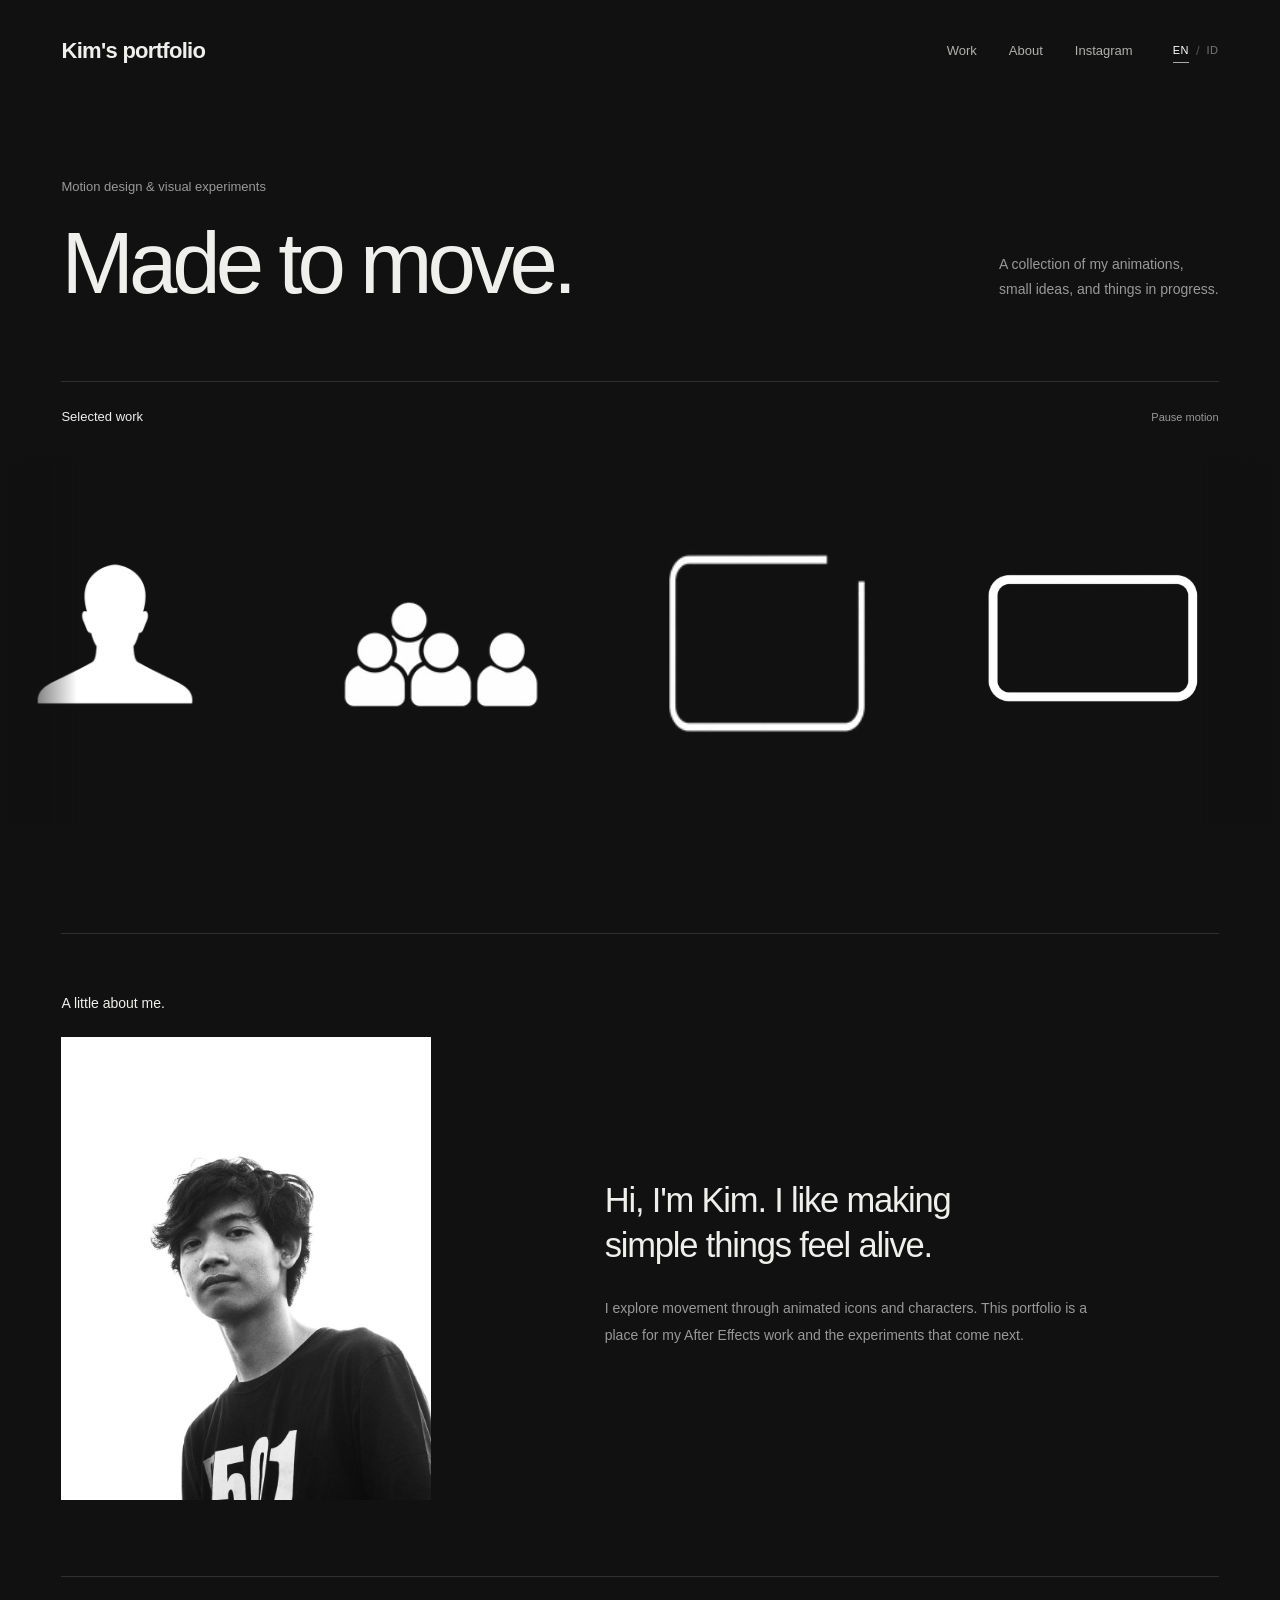
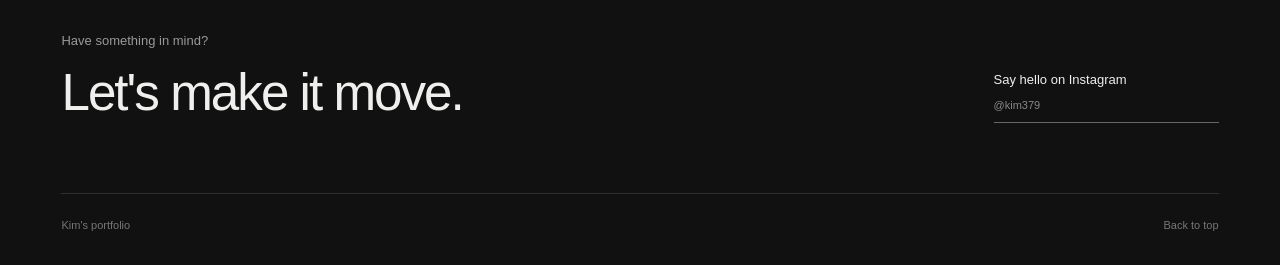
==== index.html @ 90cc1c86 "Publish Kim's motion portfolio" ====
<!doctype html>
<html lang="en"><head><meta charset="utf-8"><meta name="viewport" content="width=device-width,initial-scale=1"><meta name="theme-color" content="#111111"><meta name="description" content="Kim's portfolio — motion design and visual experiments."><title>Kim's portfolio</title><link rel="stylesheet" href="styles.css"><script defer src="projects.js"></script><script defer src="app.js"></script></head>
<body>
<a class="skip" href="#works" data-copy="skip">Skip to work</a>
<header class="header"><a class="brand" href="#top">Kim's portfolio</a><nav aria-label="Main navigation"><a href="#works" data-copy="workNav">Work</a><a href="#about" data-copy="aboutNav">About</a><a class="instagram-nav" href="https://www.instagram.com/kim_379/" target="_blank" rel="noopener noreferrer">Instagram</a><div class="language-switch" role="group" aria-label="Language / Bahasa"><button type="button" data-lang="en" aria-pressed="true">EN</button><span aria-hidden="true">/</span><button type="button" data-lang="id" aria-pressed="false">ID</button></div></nav></header>
<main id="top">
<section class="intro" aria-labelledby="intro-title"><div><p class="intro-kicker" data-copy="introKicker">Motion design & visual experiments</p><h1 id="intro-title">Made to move.</h1></div><p class="intro-note" data-copy="introNote">A collection of my animations,<br>small ideas, and things in progress.</p></section>
<section id="works" class="works" aria-labelledby="work-title"><div class="work-heading"><h2 id="work-title" data-copy="selected">Selected work</h2><button id="toggle-motion" type="button" aria-pressed="false">Pause motion</button></div><div class="motion-reel" id="project-grid" role="region" aria-label="Looping motion showcase"></div></section>
<section id="about" class="about" aria-labelledby="about-title"><div class="about-portrait"><h2 id="about-title" data-copy="aboutTitle">A little about me.</h2><img class="about-photo" src="media/kim-portrait.jpg" alt="Portrait of Kim" width="1600" height="1201" loading="lazy"></div><div class="about-copy"><p class="about-lead" data-copy="aboutLead">Hi, I'm Kim. I like making<br>simple things feel alive.</p><p class="about-text" data-copy="aboutText">I explore movement through animated icons and characters. This portfolio is a place for my After Effects work and the experiments that come next.</p></div></section>
<section class="contact" aria-labelledby="contact-title"><div><p data-copy="contactIntro">Have something in mind?</p><h2 id="contact-title" data-copy="contactTitle">Let's make it move.</h2></div><a href="https://www.instagram.com/kim_379/" target="_blank" rel="noopener noreferrer" class="contact-link"><span data-copy="sayHello">Say hello on Instagram</span><small>@kim379</small></a></section>
</main><footer><span>Kim's portfolio</span><a href="#top" data-copy="backTop">Back to top</a></footer>
<dialog id="project-dialog" aria-labelledby="dialog-title"><div class="dialog-header"><h2 id="dialog-title"></h2><button id="close-dialog" type="button" data-copy="close">Close</button></div><div class="player-wrap"><video id="project-video" controls playsinline preload="metadata"></video><p id="video-error" hidden><span data-copy="videoError">The video could not be played.</span> <a id="fallback-video" target="_blank" rel="noopener" data-copy="openFile">Open video file</a></p></div><div class="dialog-footer"><span id="dialog-meta"></span><div><button id="prev-project" type="button" data-copy="previous">Previous</button><button id="next-project" type="button" data-copy="next">Next</button></div></div></dialog>
</body></html>
---- styles.css ----
:root{--bg:#111;--text:#efefed;--muted:#969694;--line:#303030;--padding:clamp(22px,4.8vw,76px)}*{box-sizing:border-box}html{scroll-behavior:smooth;scroll-padding-top:30px}body{margin:0;background:var(--bg);color:var(--text);font:16px/1.6 Arial,Helvetica,sans-serif}a{color:inherit;text-decoration:none}button{font:inherit;cursor:pointer}a:focus-visible,button:focus-visible{outline:2px solid #fff;outline-offset:6px}.skip{position:fixed;left:20px;top:-80px;z-index:10;background:#eee;color:#111;padding:10px 18px}.skip:focus{top:12px}.header{padding:0 var(--padding);height:102px;display:flex;align-items:center;justify-content:space-between;gap:24px}.brand{font-size:22px;letter-spacing:-.7px;font-weight:600}nav{display:flex;align-items:center;gap:32px;font-size:13px}nav>a{color:#b0b0ad}nav>a:hover{color:#fff}.language-switch{display:flex;align-items:center;gap:7px;color:#525252;margin-left:8px}.language-switch button{border:0;border-bottom:1px solid transparent;padding:3px 0;background:none;color:#777;font-size:11px;letter-spacing:.5px}.language-switch button[aria-pressed=true]{color:#fff;border-bottom-color:#aaa}.intro{padding:75px var(--padding) 72px;display:flex;align-items:flex-end;justify-content:space-between;gap:50px}.intro-kicker{font-size:13px;color:#999;margin:0 0 19px}.intro h1{font-size:clamp(54px,6.8vw,104px);line-height:1.06;letter-spacing:-5px;font-weight:500;margin:0}.intro-note{color:#999;font-size:14px;line-height:1.8;margin:0 0 7px;max-width:310px}.works{padding:0 var(--padding) 100px}.work-heading{border-top:1px solid var(--line);padding:24px 0 28px;display:flex;align-items:center;justify-content:space-between;gap:20px}.work-heading h2{font-size:13px;font-weight:400;margin:0}.work-heading p{font-size:11px;color:#828280;margin:0}.project-grid{display:grid;grid-template-columns:repeat(2,minmax(0,1fr));gap:54px 28px}.project{min-width:0}.project-button{background:none;color:inherit;border:0;display:block;width:100%;padding:0;text-align:left}.project-media{aspect-ratio:16/9;position:relative;overflow:hidden;background:#1b1b1b}.project-media img,.project-media video{position:absolute;inset:0;width:100%;height:100%;object-fit:contain;background:#000}.project-media img{z-index:1;transition:opacity .15s}.project.previewing .project-media img{opacity:0}.project-cta{position:absolute;right:18px;bottom:18px;z-index:2;background:#111d;color:#fff;padding:7px 12px;font-size:11px;opacity:0;transform:translateY(4px);transition:opacity .15s,transform .15s}.project-button:hover .project-cta,.project-button:focus-visible .project-cta{opacity:1;transform:none}.project-caption{padding-top:15px;display:flex;justify-content:space-between;align-items:baseline;gap:15px}.project-caption h3{font-size:17px;line-height:1.4;letter-spacing:-.3px;font-weight:400;margin:0}.project-caption span{font-size:11px;color:#777}.project-button:hover h3{text-decoration:underline;text-underline-offset:5px;text-decoration-thickness:1px}.about{margin:0 var(--padding);padding:58px 0 76px;border-top:1px solid var(--line);display:grid;grid-template-columns:1fr 1fr;gap:28px}.about h2{font-size:14px;font-weight:400;margin:6px 0}.about-lead{font-size:clamp(26px,2.7vw,40px);font-weight:400;letter-spacing:-1.2px;line-height:1.3;margin:0 0 27px}.about-text{max-width:510px;color:#999;font-size:14px;line-height:1.9;margin:0}.contact{margin:0 var(--padding);border-top:1px solid var(--line);padding:54px 0 70px;display:flex;justify-content:space-between;align-items:flex-end;gap:35px}.contact p{color:#999;font-size:13px;margin:0 0 13px}.contact h2{font-size:clamp(32px,4vw,60px);font-weight:400;letter-spacing:-2px;line-height:1.15;margin:0}.contact-link{font-size:13px;border-bottom:1px solid #666;padding-bottom:8px;min-width:225px;display:block}.contact-link small{display:block;color:#888;font-size:11px;margin-top:6px}.contact-link:hover{border-color:white}footer{padding:23px 0 30px;margin:0 var(--padding);border-top:1px solid var(--line);display:flex;justify-content:space-between;font-size:11px;color:#777}footer a:hover{color:#fff}dialog{width:min(1120px,94vw);max-height:94vh;border:1px solid #3a3a3a;border-radius:0;background:#151515;color:#eee;padding:23px;overflow:auto}dialog::backdrop{background:#000e;backdrop-filter:blur(5px)}.dialog-header{display:flex;justify-content:space-between;align-items:center;gap:20px;margin-bottom:20px}.dialog-header h2{font-size:24px;font-weight:400;letter-spacing:-.6px;margin:0}.dialog-header button,.dialog-footer button{background:none;color:#aaa;border:0;font-size:12px;padding:5px}.dialog-header button:hover,.dialog-footer button:hover{color:white;text-decoration:underline;text-underline-offset:5px}.player-wrap{background:#000}.player-wrap video{display:block;width:100%;max-height:70vh}.dialog-footer{display:flex;align-items:center;justify-content:space-between;gap:25px;margin-top:17px;font-size:11px;color:#888}.dialog-footer div{display:flex;gap:20px}#video-error{padding:18px;color:#ddd;font-size:13px}#video-error a{text-decoration:underline}body.modal-open{overflow:hidden}@media(min-width:1700px){body{max-width:1700px;margin:auto}}@media(max-width:1000px){nav{gap:23px}.intro{gap:30px;padding-top:60px;padding-bottom:60px}.intro h1{font-size:70px;letter-spacing:-3px}.intro-note{font-size:12px;max-width:230px}.project-grid{gap:40px 22px}.contact-link{min-width:200px}}@media(max-width:760px){.header{height:82px}.brand{font-size:19px}nav{gap:17px}.instagram-nav{display:none}.language-switch{margin-left:0}.intro{padding:43px var(--padding) 44px;display:block}.intro h1{font-size:clamp(49px,10.5vw,78px);letter-spacing:-2.8px}.intro-kicker{font-size:11px;margin-bottom:15px}.intro-note{font-size:13px;max-width:none;margin-top:25px}.intro-note br{display:none}.work-heading{padding:20px 0}.work-heading p{font-size:10px}.project-grid{grid-template-columns:1fr;gap:32px}.project-caption{padding-top:12px}.project-caption h3{font-size:16px}.project-cta{opacity:1;transform:none;padding:5px 9px;font-size:10px;right:12px;bottom:12px}.works{padding-bottom:60px}.about{grid-template-columns:1fr;padding:30px 0 45px;gap:20px}.about-lead{font-size:30px}.about-text{font-size:13px}.contact{padding:32px 0 45px;display:block}.contact h2{font-size:37px;letter-spacing:-1.4px}.contact-link{margin-top:30px;width:fit-content;min-width:205px}dialog{padding:15px}.dialog-header h2{font-size:20px}.dialog-footer div{gap:12px}}@media(prefers-reduced-motion:reduce){html{scroll-behavior:auto}*{transition:none!important}}

.about{grid-template-columns:minmax(240px,.85fr) 1.15fr;gap:clamp(40px,7vw,110px);align-items:center}.about-portrait{width:100%;max-width:370px}.about-portrait h2{margin:0 0 23px}.about-photo{display:block;width:100%;height:auto;aspect-ratio:4/5;object-fit:cover;object-position:54% 50%;background:#eee}.about-copy{padding-top:35px}@media(max-width:760px){.about{grid-template-columns:1fr;gap:30px}.about-portrait{max-width:430px}.about-photo{aspect-ratio:1/1;object-position:54% 58%}.about-copy{padding-top:0}}

/* Continuous object showcase. The two equal groups form one seamless cycle. */
.works{padding-left:0;padding-right:0;padding-bottom:105px}.work-heading{margin:0 var(--padding)}#toggle-motion{border:0;background:none;color:#999;padding:3px 0;font-size:11px}#toggle-motion:hover{color:white}#toggle-motion:focus-visible{outline:2px solid white;outline-offset:5px}.motion-reel{position:relative;width:100%;overflow:hidden;padding:55px 0 65px;isolation:isolate}.motion-reel::before,.motion-reel::after{content:"";position:absolute;top:0;bottom:0;width:clamp(20px,6vw,100px);pointer-events:none;z-index:2}.motion-reel::before{left:0;background:linear-gradient(90deg,#111,transparent)}.motion-reel::after{right:0;background:linear-gradient(-90deg,#111,transparent)}.reel-track{display:flex;width:max-content;animation:object-flow 44s linear infinite;will-change:transform}.reel-group{display:flex;align-items:center;gap:96px;padding-right:96px}.reel-item{display:block;position:relative;flex:0 0 230px;width:230px;height:250px;padding:5px;border:0;background:transparent;cursor:pointer;outline-offset:3px}.reel-item img,.reel-item video{position:absolute;inset:5px;width:calc(100% - 10px);height:calc(100% - 10px);object-fit:contain;background:transparent}.reel-item img{z-index:1;opacity:1}.reel-item.is-playing img{opacity:0}.reel-item:focus-visible{outline:1px solid #aaa}.motion-reel.is-paused .reel-track{animation-play-state:paused}.motion-reel:has(.reel-item:focus-visible) .reel-track{animation-play-state:paused}@keyframes object-flow{from{transform:translateX(0)}to{transform:translateX(-50%)}}.motion-reel.is-reduced{overflow-x:auto}.motion-reel.is-reduced .reel-track{animation:none}.motion-reel.is-reduced .reel-group[aria-hidden=true]{display:none}.motion-reel.is-reduced::before,.motion-reel.is-reduced::after{display:none}@media(max-width:760px){.works{padding-bottom:60px}.motion-reel{padding:30px 0 42px}.reel-group{gap:58px;padding-right:58px}.reel-item{flex-basis:170px;width:170px;height:205px}.reel-track{animation-duration:36s}}@media(prefers-reduced-motion:reduce){.reel-track{animation:none}}
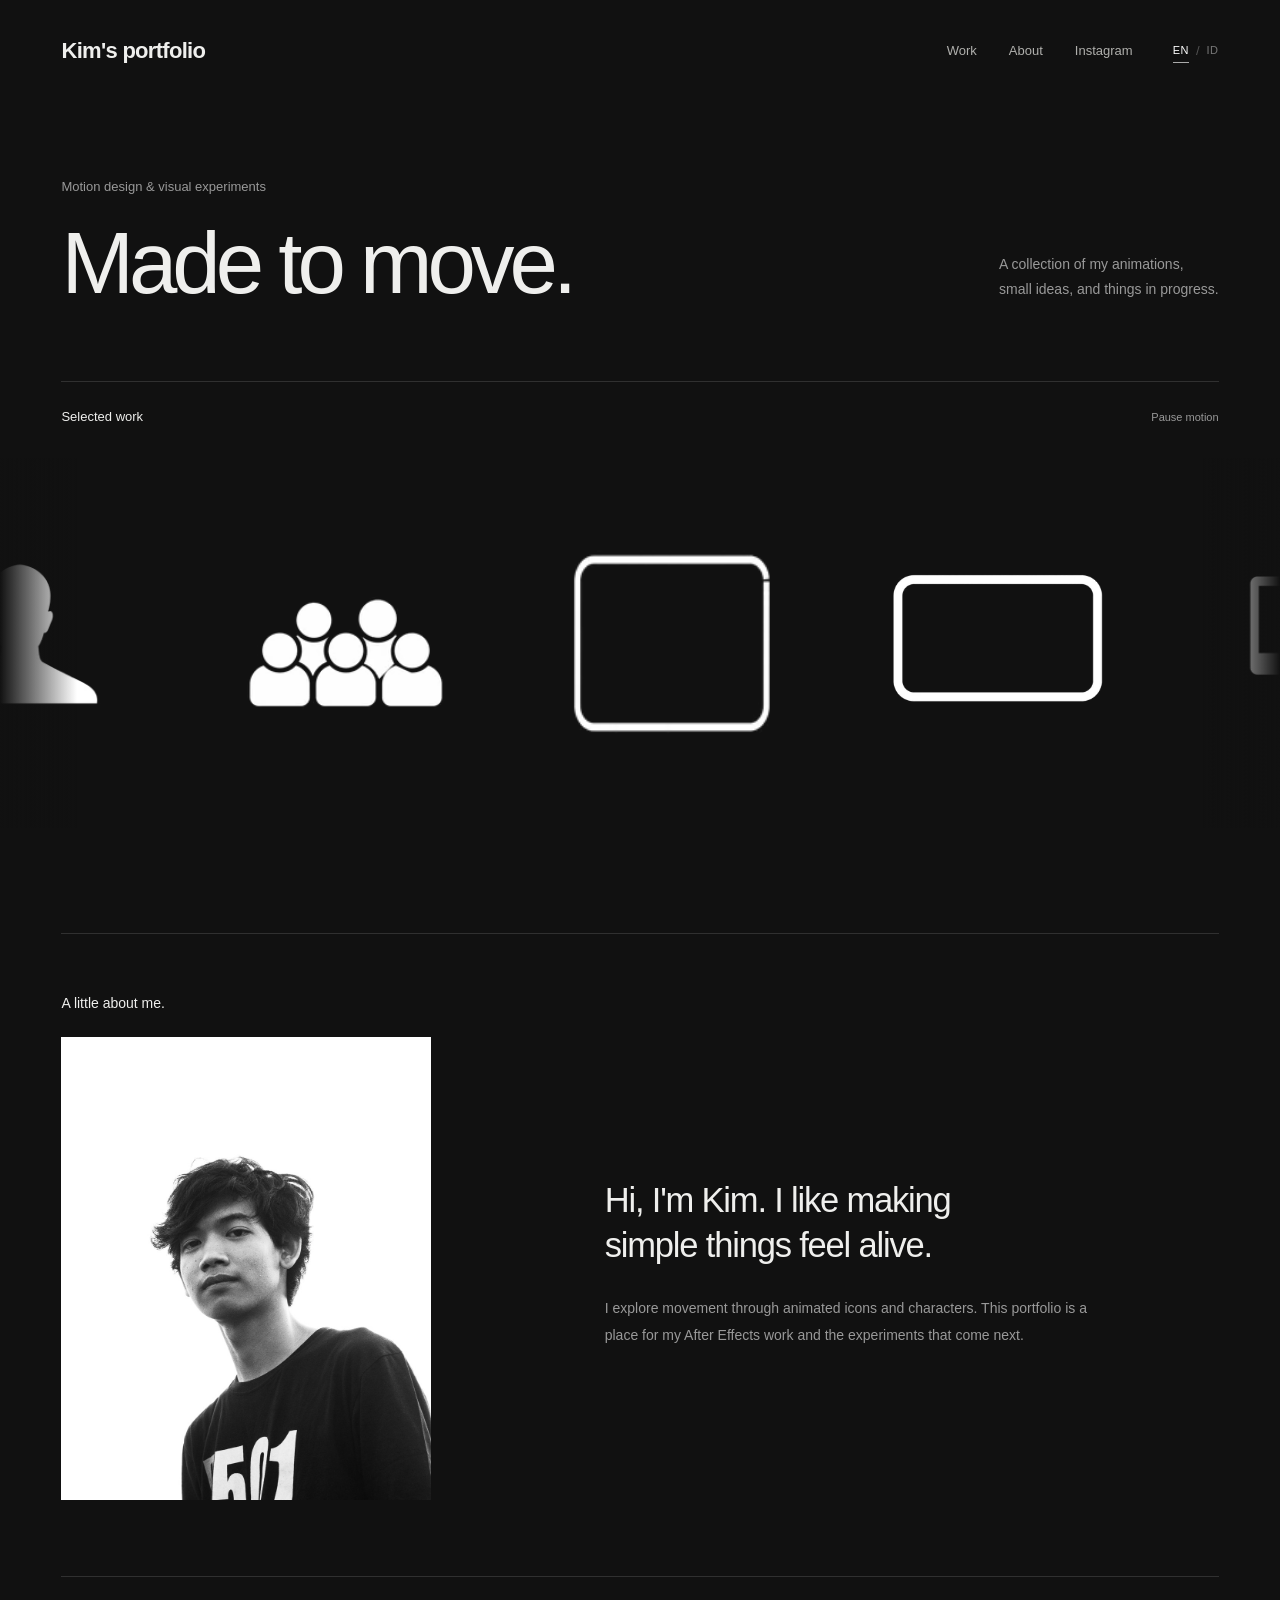
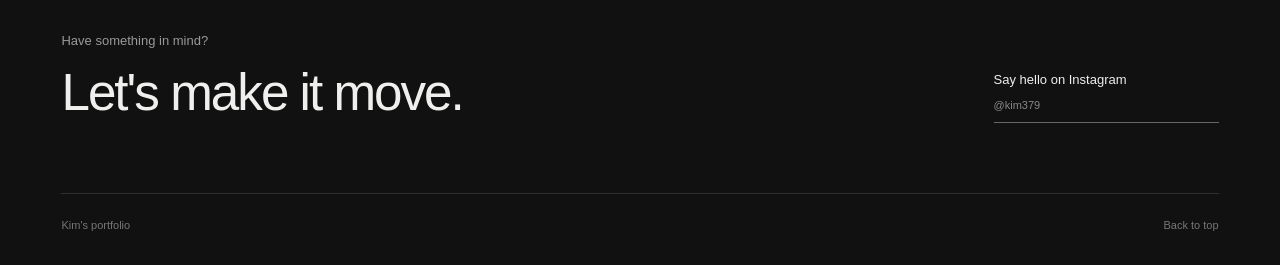
==== commit 6079334a: "Add draggable portfolio reel with momentum" ====
--- a/index.html
+++ b/index.html
@@ -1,5 +1,5 @@
 <!doctype html>
-<html lang="en"><head><meta charset="utf-8"><meta name="viewport" content="width=device-width,initial-scale=1"><meta name="theme-color" content="#111111"><meta name="description" content="Kim's portfolio — motion design and visual experiments."><title>Kim's portfolio</title><link rel="stylesheet" href="styles.css"><script defer src="projects.js"></script><script defer src="app.js"></script></head>
+<html lang="en"><head><meta charset="utf-8"><meta name="viewport" content="width=device-width,initial-scale=1"><meta name="theme-color" content="#111111"><meta name="description" content="Kim's portfolio — motion design and visual experiments."><title>Kim's portfolio</title><link rel="stylesheet" href="styles.css?v=drag-1"><script defer src="projects.js"></script><script defer src="app.js?v=drag-1"></script></head>
 <body>
 <a class="skip" href="#works" data-copy="skip">Skip to work</a>
 <header class="header"><a class="brand" href="#top">Kim's portfolio</a><nav aria-label="Main navigation"><a href="#works" data-copy="workNav">Work</a><a href="#about" data-copy="aboutNav">About</a><a class="instagram-nav" href="https://www.instagram.com/kim_379/" target="_blank" rel="noopener noreferrer">Instagram</a><div class="language-switch" role="group" aria-label="Language / Bahasa"><button type="button" data-lang="en" aria-pressed="true">EN</button><span aria-hidden="true">/</span><button type="button" data-lang="id" aria-pressed="false">ID</button></div></nav></header>
--- a/styles.css
+++ b/styles.css
@@ -3,4 +3,7 @@
 .about{grid-template-columns:minmax(240px,.85fr) 1.15fr;gap:clamp(40px,7vw,110px);align-items:center}.about-portrait{width:100%;max-width:370px}.about-portrait h2{margin:0 0 23px}.about-photo{display:block;width:100%;height:auto;aspect-ratio:4/5;object-fit:cover;object-position:54% 50%;background:#eee}.about-copy{padding-top:35px}@media(max-width:760px){.about{grid-template-columns:1fr;gap:30px}.about-portrait{max-width:430px}.about-photo{aspect-ratio:1/1;object-position:54% 58%}.about-copy{padding-top:0}}
 
 /* Continuous object showcase. The two equal groups form one seamless cycle. */
-.works{padding-left:0;padding-right:0;padding-bottom:105px}.work-heading{margin:0 var(--padding)}#toggle-motion{border:0;background:none;color:#999;padding:3px 0;font-size:11px}#toggle-motion:hover{color:white}#toggle-motion:focus-visible{outline:2px solid white;outline-offset:5px}.motion-reel{position:relative;width:100%;overflow:hidden;padding:55px 0 65px;isolation:isolate}.motion-reel::before,.motion-reel::after{content:"";position:absolute;top:0;bottom:0;width:clamp(20px,6vw,100px);pointer-events:none;z-index:2}.motion-reel::before{left:0;background:linear-gradient(90deg,#111,transparent)}.motion-reel::after{right:0;background:linear-gradient(-90deg,#111,transparent)}.reel-track{display:flex;width:max-content;animation:object-flow 44s linear infinite;will-change:transform}.reel-group{display:flex;align-items:center;gap:96px;padding-right:96px}.reel-item{display:block;position:relative;flex:0 0 230px;width:230px;height:250px;padding:5px;border:0;background:transparent;cursor:pointer;outline-offset:3px}.reel-item img,.reel-item video{position:absolute;inset:5px;width:calc(100% - 10px);height:calc(100% - 10px);object-fit:contain;background:transparent}.reel-item img{z-index:1;opacity:1}.reel-item.is-playing img{opacity:0}.reel-item:focus-visible{outline:1px solid #aaa}.motion-reel.is-paused .reel-track{animation-play-state:paused}.motion-reel:has(.reel-item:focus-visible) .reel-track{animation-play-state:paused}@keyframes object-flow{from{transform:translateX(0)}to{transform:translateX(-50%)}}.motion-reel.is-reduced{overflow-x:auto}.motion-reel.is-reduced .reel-track{animation:none}.motion-reel.is-reduced .reel-group[aria-hidden=true]{display:none}.motion-reel.is-reduced::before,.motion-reel.is-reduced::after{display:none}@media(max-width:760px){.works{padding-bottom:60px}.motion-reel{padding:30px 0 42px}.reel-group{gap:58px;padding-right:58px}.reel-item{flex-basis:170px;width:170px;height:205px}.reel-track{animation-duration:36s}}@media(prefers-reduced-motion:reduce){.reel-track{animation:none}}
+.works{padding-left:0;padding-right:0;padding-bottom:105px}.work-heading{margin:0 var(--padding)}#toggle-motion{border:0;background:none;color:#999;padding:3px 0;font-size:11px}#toggle-motion:hover{color:white}#toggle-motion:focus-visible{outline:2px solid white;outline-offset:5px}.motion-reel{position:relative;width:100%;overflow:hidden;padding:55px 0 65px;isolation:isolate}.motion-reel::before,.motion-reel::after{content:"";position:absolute;top:0;bottom:0;width:clamp(20px,6vw,100px);pointer-events:none;z-index:2}.motion-reel::before{left:0;background:linear-gradient(90deg,#111,transparent)}.motion-reel::after{right:0;background:linear-gradient(-90deg,#111,transparent)}.reel-track{display:flex;width:max-content;animation:object-flow 95.333s linear infinite;will-change:transform}.reel-group{display:flex;align-items:center;gap:96px;padding-right:96px}.reel-item{display:block;position:relative;flex:0 0 230px;width:230px;height:250px;padding:5px;border:0;background:transparent;cursor:pointer;outline-offset:3px}.reel-item img,.reel-item video{position:absolute;inset:5px;width:calc(100% - 10px);height:calc(100% - 10px);object-fit:contain;background:transparent}.reel-item img{z-index:1;opacity:1}.reel-item.is-playing img{opacity:0}.reel-item:focus-visible{outline:1px solid #aaa}.motion-reel.is-paused .reel-track{animation-play-state:paused}.motion-reel:has(.reel-item:focus-visible) .reel-track{animation-play-state:paused}@keyframes object-flow{from{transform:translateX(0)}to{transform:translateX(-50%)}}.motion-reel.is-reduced{overflow-x:auto}.motion-reel.is-reduced .reel-track{animation:none}.motion-reel.is-reduced .reel-group[aria-hidden=true]{display:none}.motion-reel.is-reduced::before,.motion-reel.is-reduced::after{display:none}@media(max-width:760px){.works{padding-bottom:60px}.motion-reel{padding:30px 0 42px}.reel-group{gap:58px;padding-right:58px}.reel-item{flex-basis:170px;width:170px;height:205px}.reel-track{animation-duration:78s}}@media(prefers-reduced-motion:reduce){.reel-track{animation:none}}
+
+/* Drag or swipe to push the continuous reel. Vertical touch scrolling stays native. */
+.reel-track{animation:none!important}.motion-reel{touch-action:pan-y;cursor:grab;user-select:none}.reel-item{cursor:grab}.motion-reel.is-dragging,.is-dragging .reel-item{cursor:grabbing}.reel-item img,.reel-item video{pointer-events:none;-webkit-user-drag:none}.motion-reel.is-reduced{touch-action:auto}.motion-reel.is-reduced .reel-track{transform:none!important}
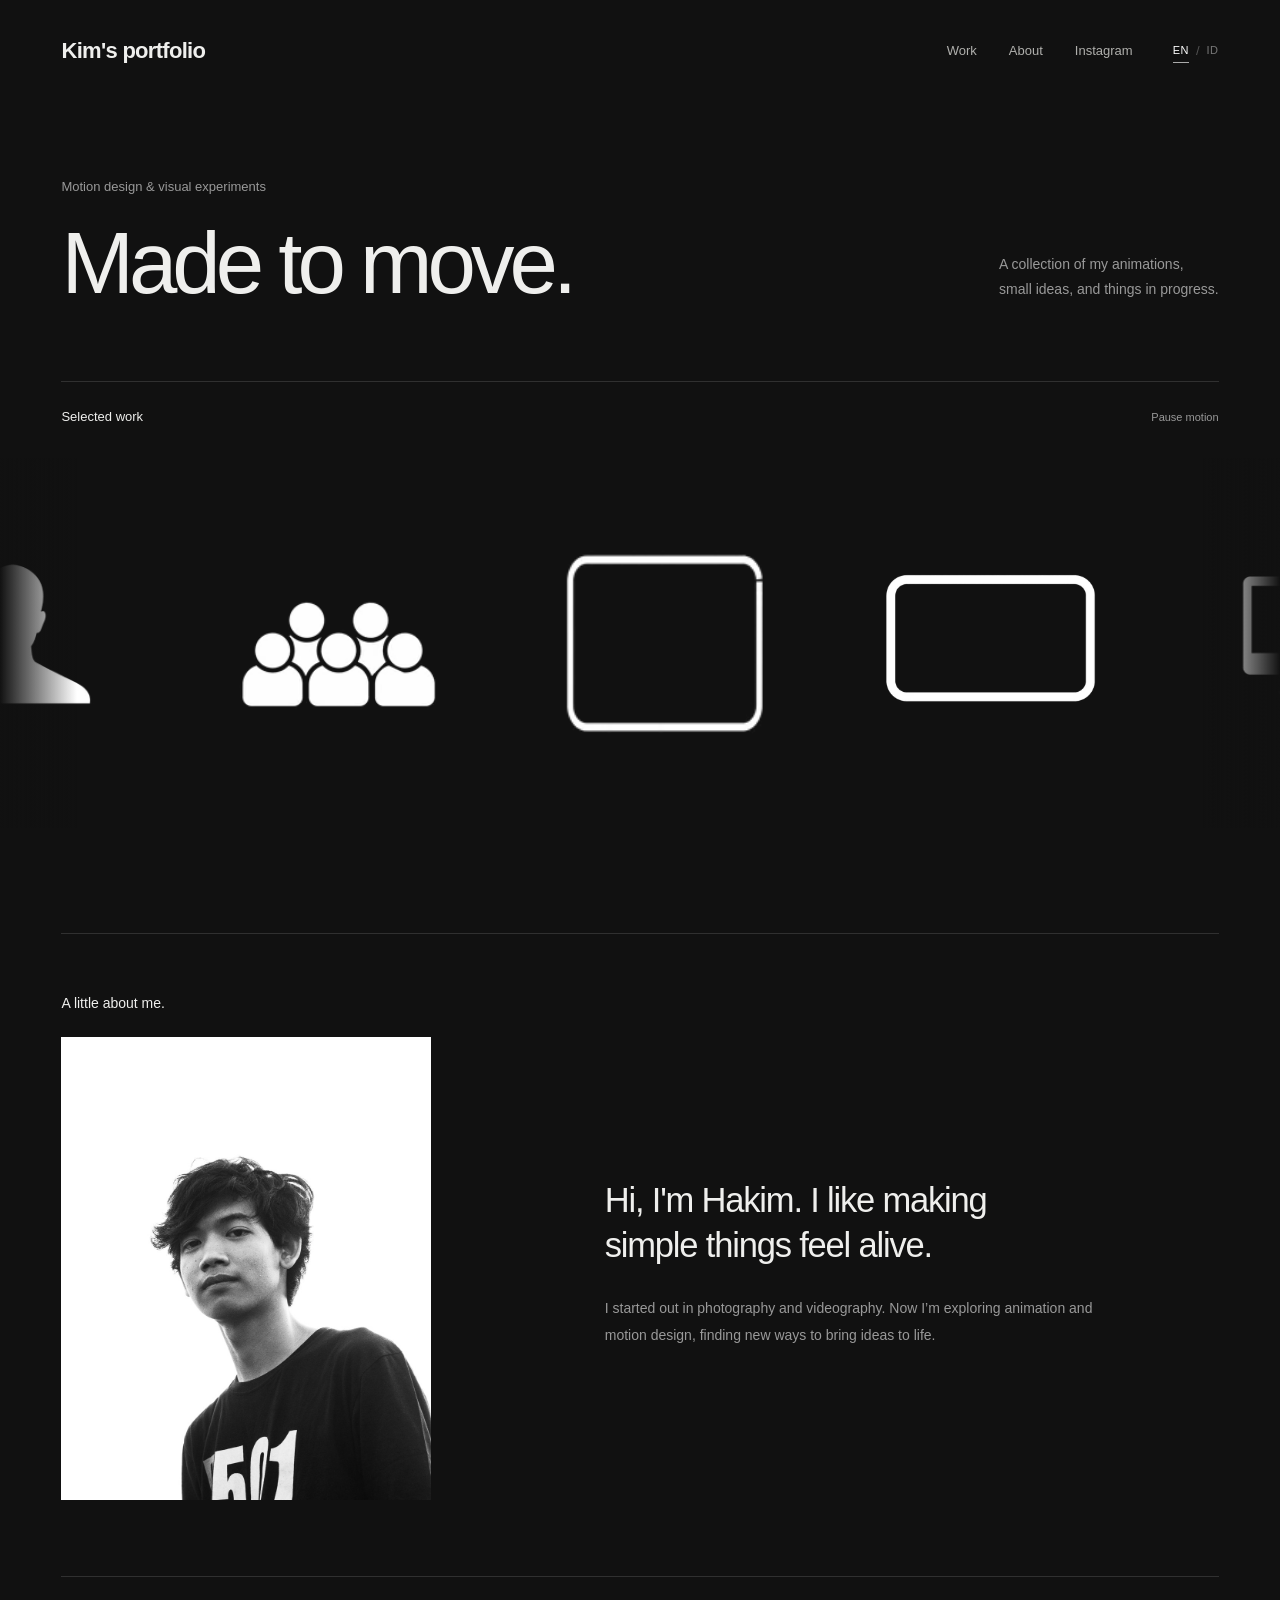
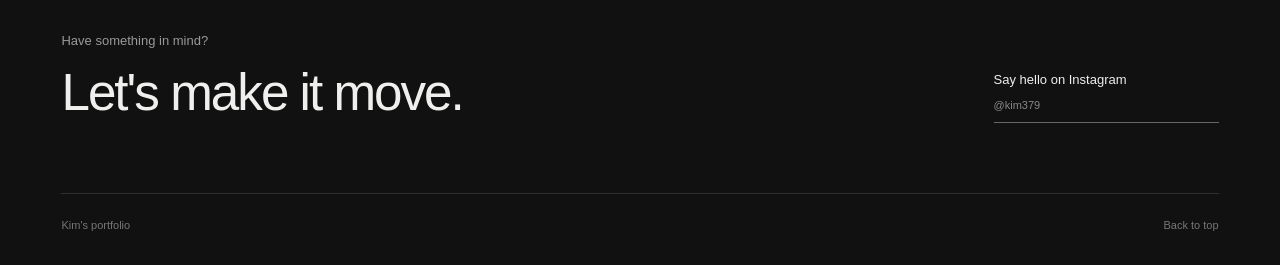
==== commit fe0392bd: "Update Hakim introduction in English and Indonesian" ====
--- a/index.html
+++ b/index.html
@@ -1,12 +1,12 @@
 <!doctype html>
-<html lang="en"><head><meta charset="utf-8"><meta name="viewport" content="width=device-width,initial-scale=1"><meta name="theme-color" content="#111111"><meta name="description" content="Kim's portfolio — motion design and visual experiments."><title>Kim's portfolio</title><link rel="stylesheet" href="styles.css?v=drag-1"><script defer src="projects.js"></script><script defer src="app.js?v=drag-1"></script></head>
+<html lang="en"><head><meta charset="utf-8"><meta name="viewport" content="width=device-width,initial-scale=1"><meta name="theme-color" content="#111111"><meta name="description" content="Kim's portfolio â€” motion design and visual experiments."><title>Kim's portfolio</title><link rel="stylesheet" href="styles.css?v=drag-1"><script defer src="projects.js"></script><script defer src="app.js?v=about-hakim-1"></script></head>
 <body>
 <a class="skip" href="#works" data-copy="skip">Skip to work</a>
 <header class="header"><a class="brand" href="#top">Kim's portfolio</a><nav aria-label="Main navigation"><a href="#works" data-copy="workNav">Work</a><a href="#about" data-copy="aboutNav">About</a><a class="instagram-nav" href="https://www.instagram.com/kim_379/" target="_blank" rel="noopener noreferrer">Instagram</a><div class="language-switch" role="group" aria-label="Language / Bahasa"><button type="button" data-lang="en" aria-pressed="true">EN</button><span aria-hidden="true">/</span><button type="button" data-lang="id" aria-pressed="false">ID</button></div></nav></header>
 <main id="top">
 <section class="intro" aria-labelledby="intro-title"><div><p class="intro-kicker" data-copy="introKicker">Motion design & visual experiments</p><h1 id="intro-title">Made to move.</h1></div><p class="intro-note" data-copy="introNote">A collection of my animations,<br>small ideas, and things in progress.</p></section>
 <section id="works" class="works" aria-labelledby="work-title"><div class="work-heading"><h2 id="work-title" data-copy="selected">Selected work</h2><button id="toggle-motion" type="button" aria-pressed="false">Pause motion</button></div><div class="motion-reel" id="project-grid" role="region" aria-label="Looping motion showcase"></div></section>
-<section id="about" class="about" aria-labelledby="about-title"><div class="about-portrait"><h2 id="about-title" data-copy="aboutTitle">A little about me.</h2><img class="about-photo" src="media/kim-portrait.jpg" alt="Portrait of Kim" width="1600" height="1201" loading="lazy"></div><div class="about-copy"><p class="about-lead" data-copy="aboutLead">Hi, I'm Kim. I like making<br>simple things feel alive.</p><p class="about-text" data-copy="aboutText">I explore movement through animated icons and characters. This portfolio is a place for my After Effects work and the experiments that come next.</p></div></section>
+<section id="about" class="about" aria-labelledby="about-title"><div class="about-portrait"><h2 id="about-title" data-copy="aboutTitle">A little about me.</h2><img class="about-photo" src="media/kim-portrait.jpg" alt="Portrait of Kim" width="1600" height="1201" loading="lazy"></div><div class="about-copy"><p class="about-lead" data-copy="aboutLead">Hi, I'm Hakim. I like making<br>simple things feel alive.</p><p class="about-text" data-copy="aboutText">I started out in photography and videography. Now I’m exploring animation and motion design, finding new ways to bring ideas to life.</p></div></section>
 <section class="contact" aria-labelledby="contact-title"><div><p data-copy="contactIntro">Have something in mind?</p><h2 id="contact-title" data-copy="contactTitle">Let's make it move.</h2></div><a href="https://www.instagram.com/kim_379/" target="_blank" rel="noopener noreferrer" class="contact-link"><span data-copy="sayHello">Say hello on Instagram</span><small>@kim379</small></a></section>
 </main><footer><span>Kim's portfolio</span><a href="#top" data-copy="backTop">Back to top</a></footer>
 <dialog id="project-dialog" aria-labelledby="dialog-title"><div class="dialog-header"><h2 id="dialog-title"></h2><button id="close-dialog" type="button" data-copy="close">Close</button></div><div class="player-wrap"><video id="project-video" controls playsinline preload="metadata"></video><p id="video-error" hidden><span data-copy="videoError">The video could not be played.</span> <a id="fallback-video" target="_blank" rel="noopener" data-copy="openFile">Open video file</a></p></div><div class="dialog-footer"><span id="dialog-meta"></span><div><button id="prev-project" type="button" data-copy="previous">Previous</button><button id="next-project" type="button" data-copy="next">Next</button></div></div></dialog>
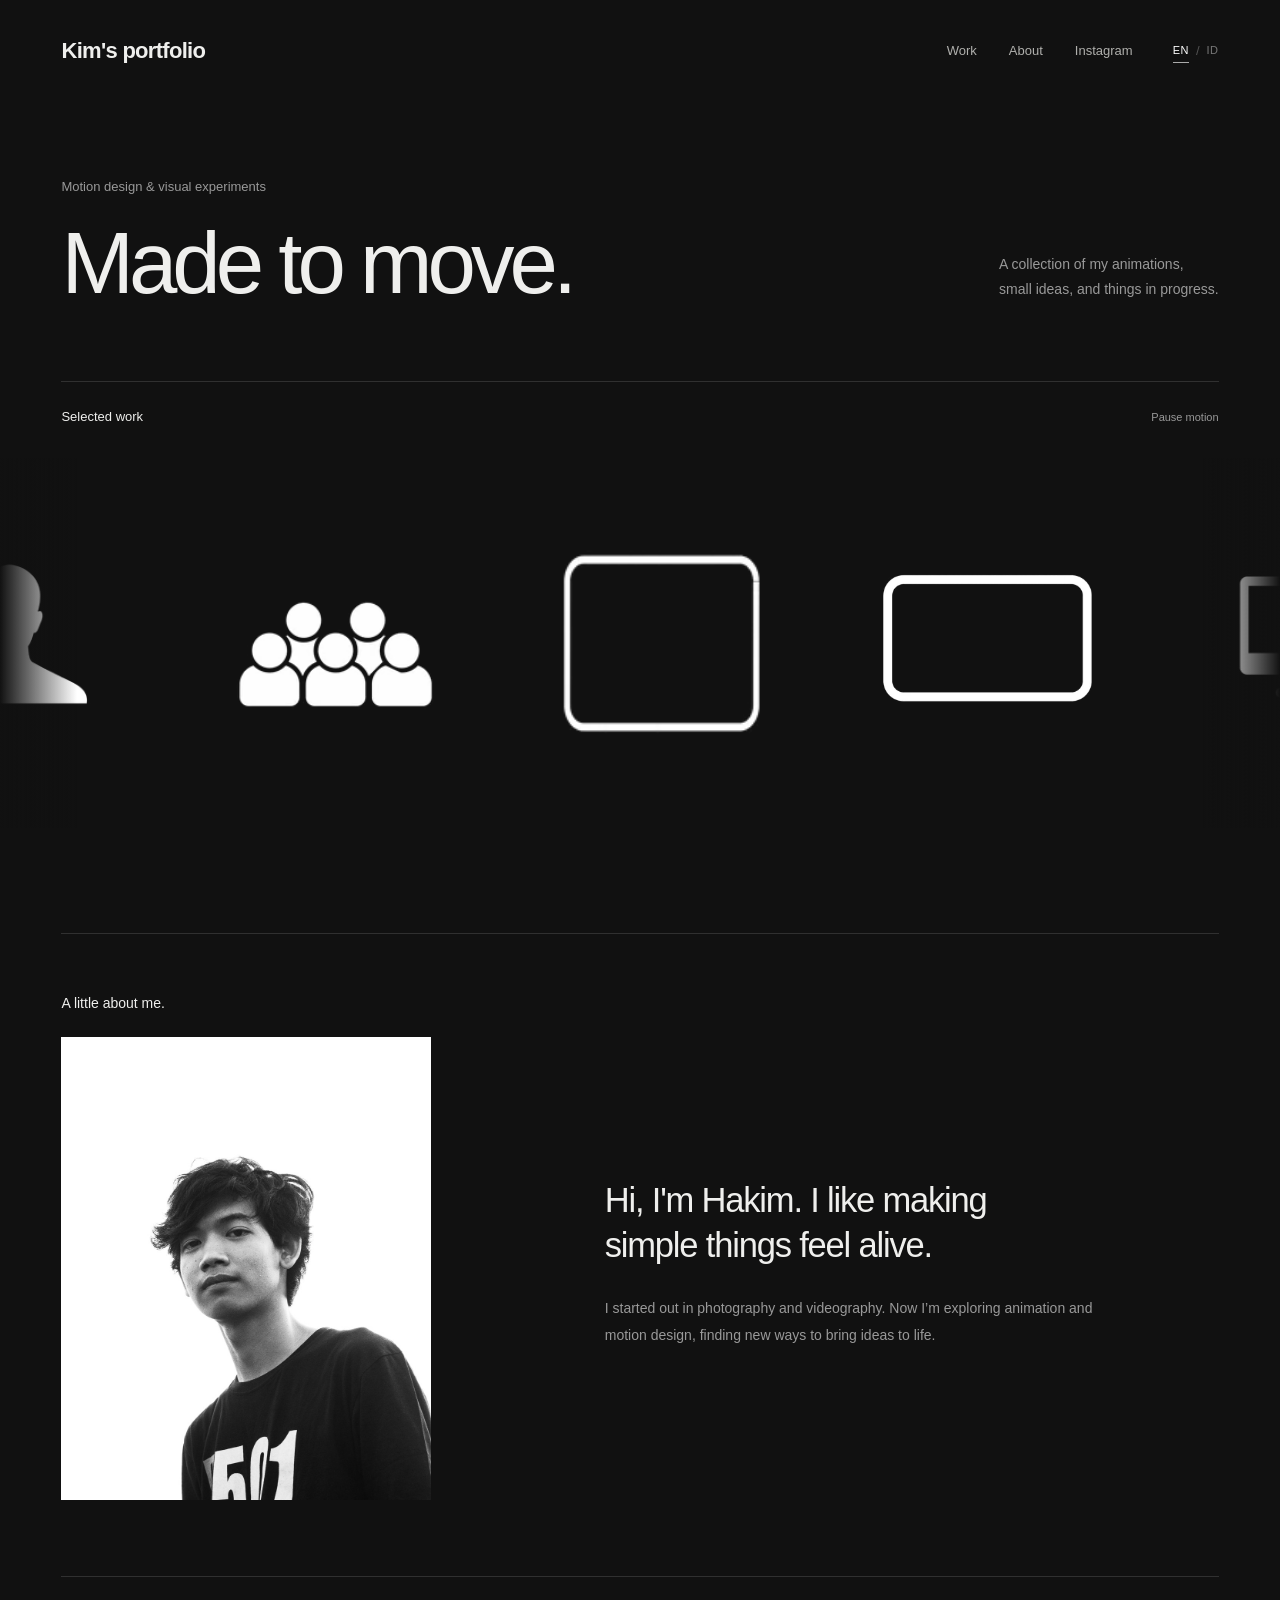
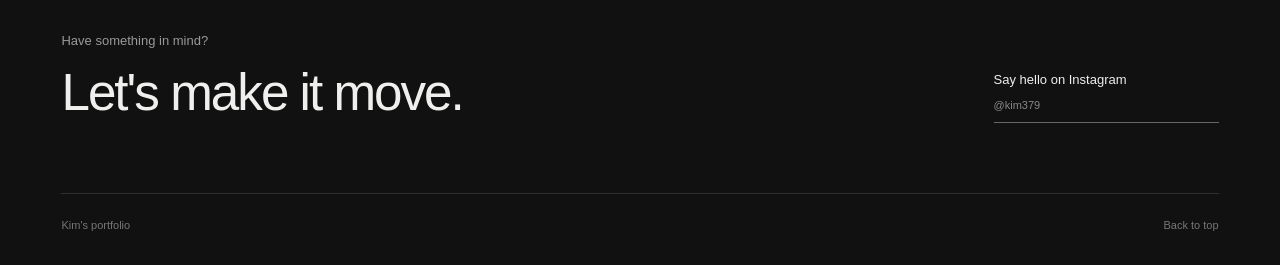
==== commit 9e97b44c: "Add recycle animation to portfolio" ====
--- a/index.html
+++ b/index.html
@@ -1,5 +1,5 @@
 <!doctype html>
-<html lang="en"><head><meta charset="utf-8"><meta name="viewport" content="width=device-width,initial-scale=1"><meta name="theme-color" content="#111111"><meta name="description" content="Kim's portfolio â€” motion design and visual experiments."><title>Kim's portfolio</title><link rel="stylesheet" href="styles.css?v=drag-1"><script defer src="projects.js"></script><script defer src="app.js?v=about-hakim-1"></script></head>
+<html lang="en"><head><meta charset="utf-8"><meta name="viewport" content="width=device-width,initial-scale=1"><meta name="theme-color" content="#111111"><meta name="description" content="Kim's portfolio â€” motion design and visual experiments."><title>Kim's portfolio</title><link rel="stylesheet" href="styles.css?v=drag-1"><script defer src="projects.js?v=recycle-1"></script><script defer src="app.js?v=recycle-1"></script></head>
 <body>
 <a class="skip" href="#works" data-copy="skip">Skip to work</a>
 <header class="header"><a class="brand" href="#top">Kim's portfolio</a><nav aria-label="Main navigation"><a href="#works" data-copy="workNav">Work</a><a href="#about" data-copy="aboutNav">About</a><a class="instagram-nav" href="https://www.instagram.com/kim_379/" target="_blank" rel="noopener noreferrer">Instagram</a><div class="language-switch" role="group" aria-label="Language / Bahasa"><button type="button" data-lang="en" aria-pressed="true">EN</button><span aria-hidden="true">/</span><button type="button" data-lang="id" aria-pressed="false">ID</button></div></nav></header>
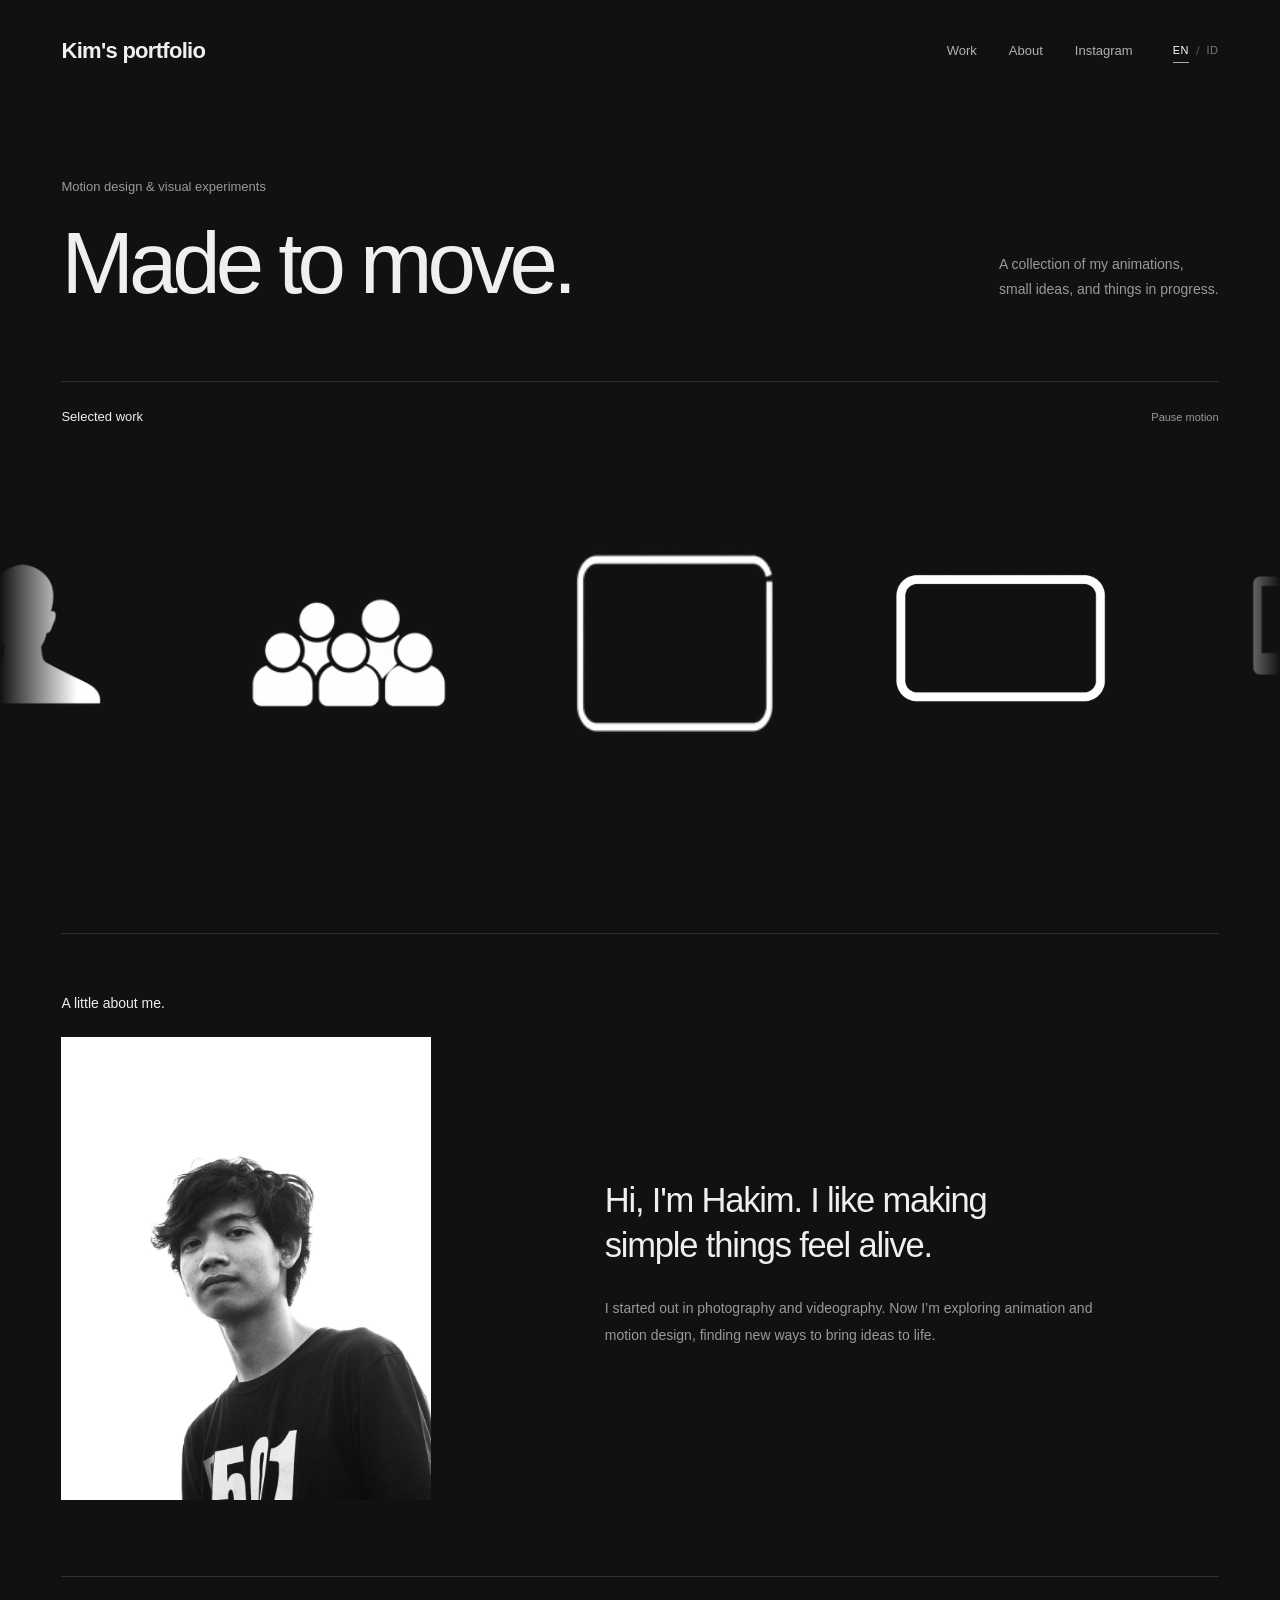
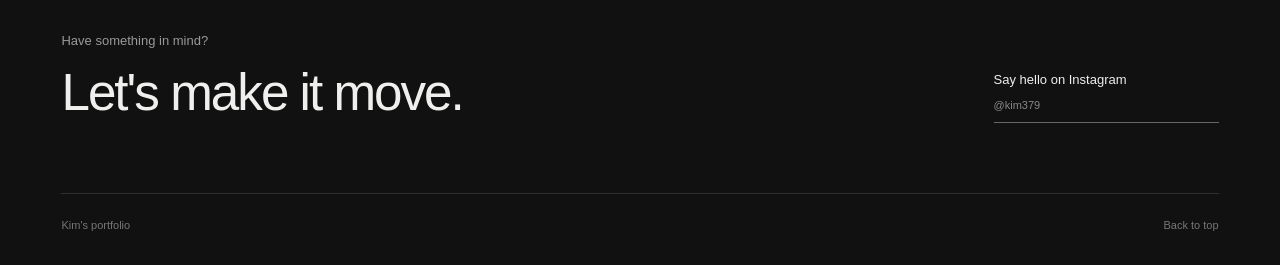
==== commit 59fe8bfa: "Add red ribbon animation to portfolio" ====
--- a/index.html
+++ b/index.html
@@ -1,5 +1,5 @@
 <!doctype html>
-<html lang="en"><head><meta charset="utf-8"><meta name="viewport" content="width=device-width,initial-scale=1"><meta name="theme-color" content="#111111"><meta name="description" content="Kim's portfolio â€” motion design and visual experiments."><title>Kim's portfolio</title><link rel="stylesheet" href="styles.css?v=drag-1"><script defer src="projects.js?v=recycle-1"></script><script defer src="app.js?v=recycle-1"></script></head>
+<html lang="en"><head><meta charset="utf-8"><meta name="viewport" content="width=device-width,initial-scale=1"><meta name="theme-color" content="#111111"><meta name="description" content="Kim's portfolio â€” motion design and visual experiments."><title>Kim's portfolio</title><link rel="stylesheet" href="styles.css?v=drag-1"><script defer src="projects.js?v=rib-1"></script><script defer src="app.js?v=rib-1"></script></head>
 <body>
 <a class="skip" href="#works" data-copy="skip">Skip to work</a>
 <header class="header"><a class="brand" href="#top">Kim's portfolio</a><nav aria-label="Main navigation"><a href="#works" data-copy="workNav">Work</a><a href="#about" data-copy="aboutNav">About</a><a class="instagram-nav" href="https://www.instagram.com/kim_379/" target="_blank" rel="noopener noreferrer">Instagram</a><div class="language-switch" role="group" aria-label="Language / Bahasa"><button type="button" data-lang="en" aria-pressed="true">EN</button><span aria-hidden="true">/</span><button type="button" data-lang="id" aria-pressed="false">ID</button></div></nav></header>
